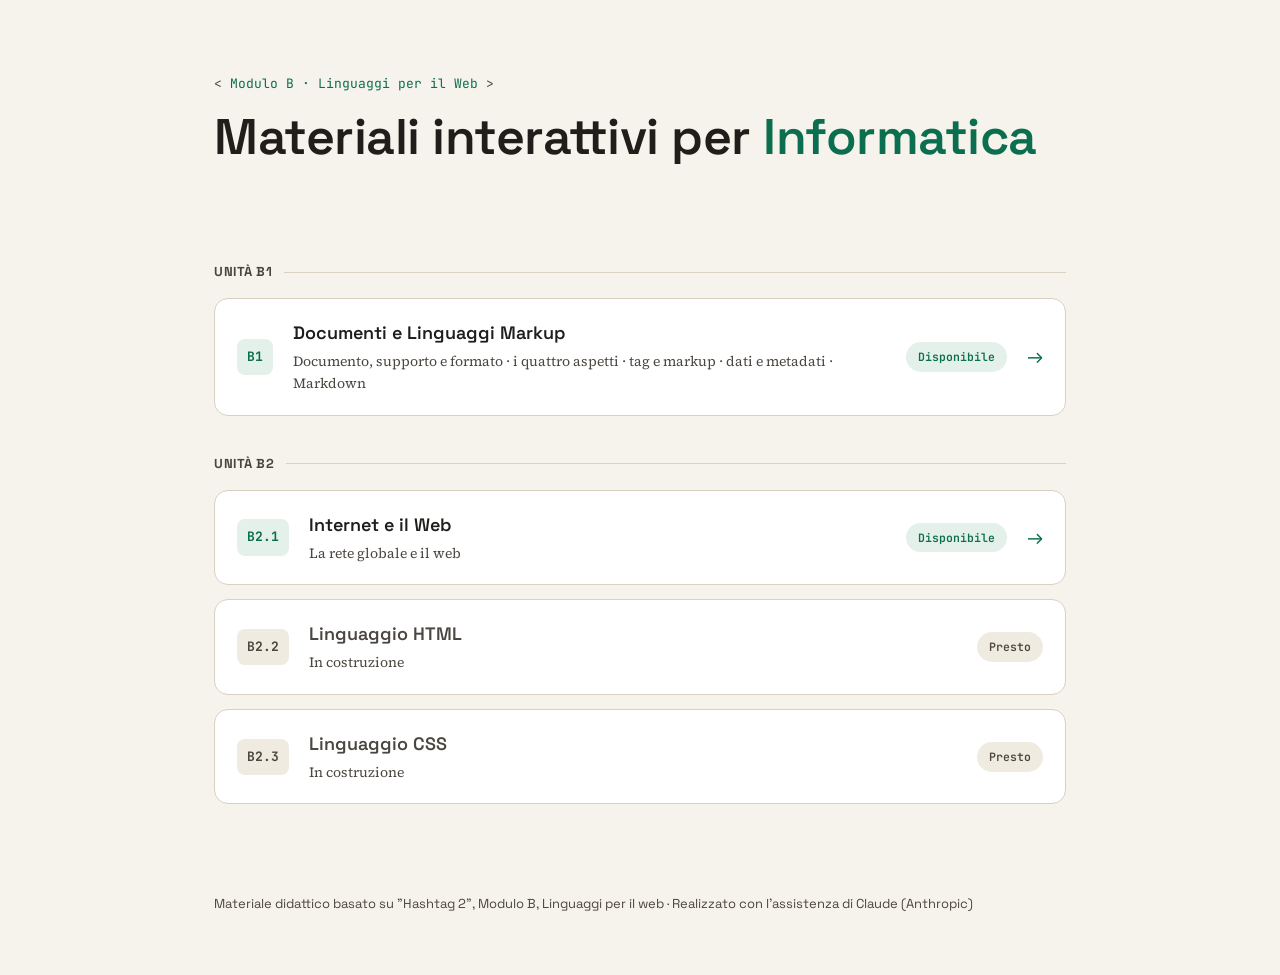
==== index.html @ bb42d09e "Aggiunto index e pagina 2 di Francesca" ====
<!DOCTYPE html>
<html lang="it">

<head>
  <meta charset="UTF-8">
  <meta name="viewport" content="width=device-width, initial-scale=1">
  <title>Linguaggi per il Web — Percorsi interattivi</title>
  <meta name="description"
    content="Indice dei percorsi interattivi del Modulo B: documenti e markup, Internet e il Web, HTML, CSS">
  <link rel="preconnect" href="https://fonts.googleapis.com">
  <link rel="preconnect" href="https://fonts.gstatic.com" crossorigin>
  <link
    href="https://fonts.googleapis.com/css2?family=Space+Grotesk:wght@400;500;600;700&family=Source+Serif+4:opsz,wght@8..60,400;8..60,500;8..60,600&family=JetBrains+Mono:wght@400;500;600;700&display=swap"
    rel="stylesheet">
  <style>
    :root {
      --paper: #F6F3EC;
      --paper-2: #EFEBE0;
      --ink: #201E1B;
      --ink-soft: #4B463F;
      --line: #D8D1C2;
      --tag: #0B6E4F;
      --tag-soft: #E4F0EA;
      --amber: #E2A400;
      --amber-soft: #FBF0CE;
      --brick: #B7402F;
      --blue: #2451A3;
      --blue-soft: #E4EAF6;
      --serif: "Source Serif 4", Georgia, serif;
      --sans: "Space Grotesk", "Helvetica Neue", Arial, sans-serif;
      --mono: "JetBrains Mono", "Fira Code", ui-monospace, monospace;
    }

    * {
      box-sizing: border-box
    }

    @media (prefers-reduced-motion: reduce) {
      * {
        animation-duration: .001ms !important;
        transition-duration: .001ms !important
      }
    }

    body {
      margin: 0;
      background: var(--paper);
      color: var(--ink);
      font-family: var(--serif);
      line-height: 1.55;
      -webkit-font-smoothing: antialiased;
    }

    h1,
    h2,
    .sans {
      font-family: var(--sans)
    }

    .mono {
      font-family: var(--mono)
    }

    :focus-visible {
      outline: 3px solid var(--tag);
      outline-offset: 2px
    }

    header {
      max-width: 900px;
      margin: 0 auto;
      padding: 70px 24px 20px
    }

    .kicker {
      font-family: var(--mono);
      font-size: 13px;
      color: var(--tag);
      display: inline-flex;
      align-items: center;
      gap: 8px;
      margin-bottom: 16px;
    }

    .kicker::before {
      content: "<";
      color: var(--ink-soft)
    }

    .kicker::after {
      content: ">";
      color: var(--ink-soft)
    }

    h1 {
      font-size: clamp(32px, 5.2vw, 50px);
      line-height: 1.08;
      margin: 0 0 14px;
      font-weight: 600;
      letter-spacing: -.01em
    }

    h1 .accent {
      color: var(--tag)
    }

    header p {
      font-size: 17px;
      color: var(--ink-soft);
      max-width: 56ch;
      margin: 0
    }

    main {
      max-width: 900px;
      margin: 0 auto;
      padding: 26px 24px 90px
    }

    .module-label {
      font-family: var(--sans);
      font-size: 13px;
      font-weight: 700;
      letter-spacing: .04em;
      text-transform: uppercase;
      color: var(--ink-soft);
      margin: 38px 0 16px;
      display: flex;
      align-items: center;
      gap: 12px;
    }

    .module-label::after {
      content: "";
      flex: 1;
      height: 1px;
      background: var(--line)
    }

    .list {
      display: flex;
      flex-direction: column;
      gap: 14px
    }

    .card {
      display: flex;
      align-items: center;
      gap: 20px;
      border: 1px solid var(--line);
      border-radius: 14px;
      background: #fff;
      padding: 20px 22px;
      text-decoration: none;
      color: inherit;
      transition: border-color .15s, transform .15s, box-shadow .15s;
    }

    a.card:hover {
      border-color: var(--tag);
      transform: translateY(-2px);
      box-shadow: 0 14px 30px -20px rgba(20, 18, 15, .35)
    }

    a.card:focus-visible {
      border-color: var(--tag)
    }

    .card .num {
      font-family: var(--mono);
      font-size: 13px;
      font-weight: 700;
      color: var(--tag);
      background: var(--tag-soft);
      border-radius: 8px;
      padding: 8px 10px;
      white-space: nowrap;
      flex-shrink: 0;
    }

    .card.disabled .num {
      color: var(--ink-soft);
      background: var(--paper-2)
    }

    .card .body {
      flex: 1;
      min-width: 0
    }

    .card .body h3 {
      margin: 0 0 4px;
      font-family: var(--sans);
      font-size: 18px;
      font-weight: 600
    }

    .card .body p {
      margin: 0;
      font-size: 14px;
      color: var(--ink-soft)
    }

    .card .status {
      font-family: var(--mono);
      font-size: 11.5px;
      font-weight: 600;
      white-space: nowrap;
      border-radius: 999px;
      padding: 6px 12px;
      flex-shrink: 0;
    }

    .card.ready .status {
      background: var(--tag-soft);
      color: var(--tag)
    }

    .card.disabled .status {
      background: var(--paper-2);
      color: var(--ink-soft)
    }

    .card.disabled {
      cursor: default
    }

    .card.disabled .body h3 {
      color: var(--ink-soft)
    }

    .card .arrow {
      font-family: var(--sans);
      font-size: 20px;
      color: var(--tag);
      flex-shrink: 0
    }

    .card.disabled .arrow {
      display: none
    }

    footer {
      max-width: 900px;
      margin: 0 auto;
      padding: 0 24px 60px;
      font-family: var(--sans);
      font-size: 13px;
      color: var(--ink-soft)
    }

    footer a {
      color: var(--ink-soft)
    }
  </style>
</head>

<body>

  <header>
    <div class="kicker">Modulo B · Linguaggi per il Web</div>
    <h1>Materiali interattivi per <span class="accent">Informatica</span></h1>

  </header>

  <main>
    <div class="module-label">Unità B1</div>
    <div class="list">
      <a class="card ready" href="01-documentiMarkup.html">
        <span class="num">B1</span>
        <span class="body">
          <h3>Documenti e Linguaggi Markup</h3>
          <p>Documento, supporto e formato · i quattro aspetti · tag e markup · dati e metadati · Markdown</p>
        </span>
        <span class="status">Disponibile</span>
        <span class="arrow">→</span>
      </a>
    </div>

    <div class="module-label">Unità B2</div>
    <div class="list">
      <a class="card ready" href="02-Web.html">
        <span class="num">B2.1</span>
        <span class="body">
          <h3>Internet e il Web</h3>
          <p>La rete globale e il web</p>
        </span>
        <span class="status">Disponibile</span>
        <span class="arrow">→</span>
      </a>
      <div class="card disabled" aria-disabled="true">
        <span class="num">B2.2</span>
        <span class="body">
          <h3>Linguaggio HTML</h3>
          <p>In costruzione</p>
        </span>
        <span class="status">Presto</span>
      </div>
      <div class="card disabled" aria-disabled="true">
        <span class="num">B2.3</span>
        <span class="body">
          <h3>Linguaggio CSS</h3>
          <p>In costruzione</p>
        </span>
        <span class="status">Presto</span>
      </div>
    </div>
  </main>

  <footer>
    Materiale didattico basato su "Hashtag 2", Modulo B, Linguaggi per il web · Realizzato con l'assistenza di Claude
    (Anthropic)
  </footer>

</body>

</html>
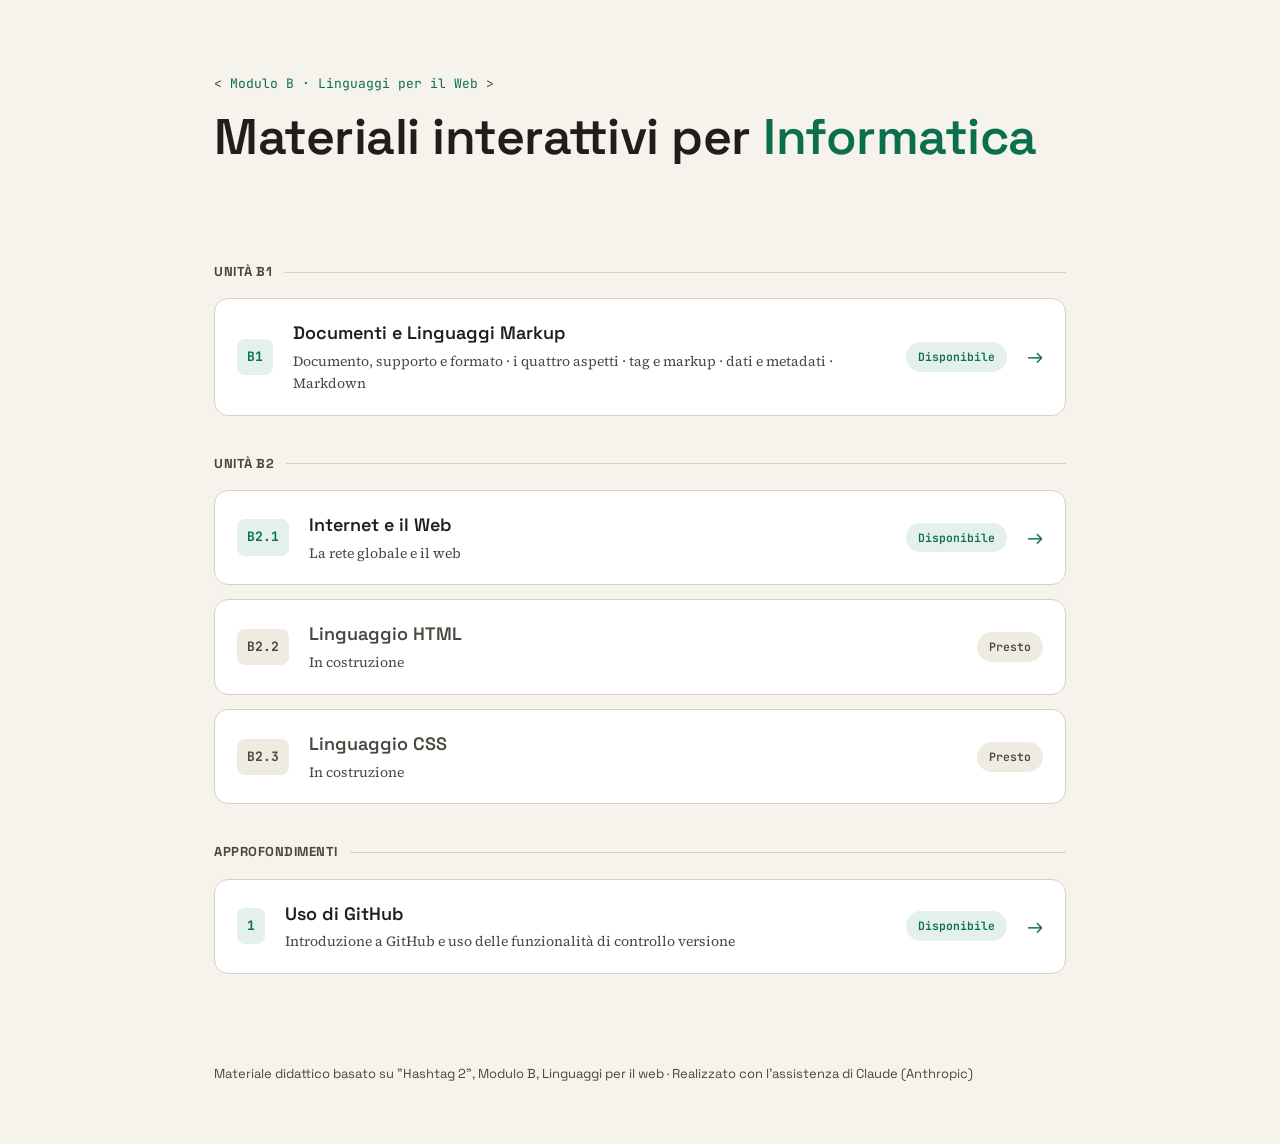
==== commit 577b412c: "Aggiunto file 03 su uso Github" ====
--- a/index.html
+++ b/index.html
@@ -305,6 +305,21 @@
         <span class="status">Presto</span>
       </div>
     </div>
+
+    <div class="module-label">Approfondimenti</div>
+    <div class="list">
+      <a class="card ready" href="03-UsoGitub.html">
+        <span class="num">1</span>
+        <span class="body">
+          <h3>Uso di GitHub</h3>
+          <p>Introduzione a GitHub e uso delle funzionalità di controllo versione</p>
+        </span>
+        <span class="status">Disponibile</span>
+        <span class="arrow">→</span>
+      </a>
+    </div>
+
+
   </main>
 
   <footer>
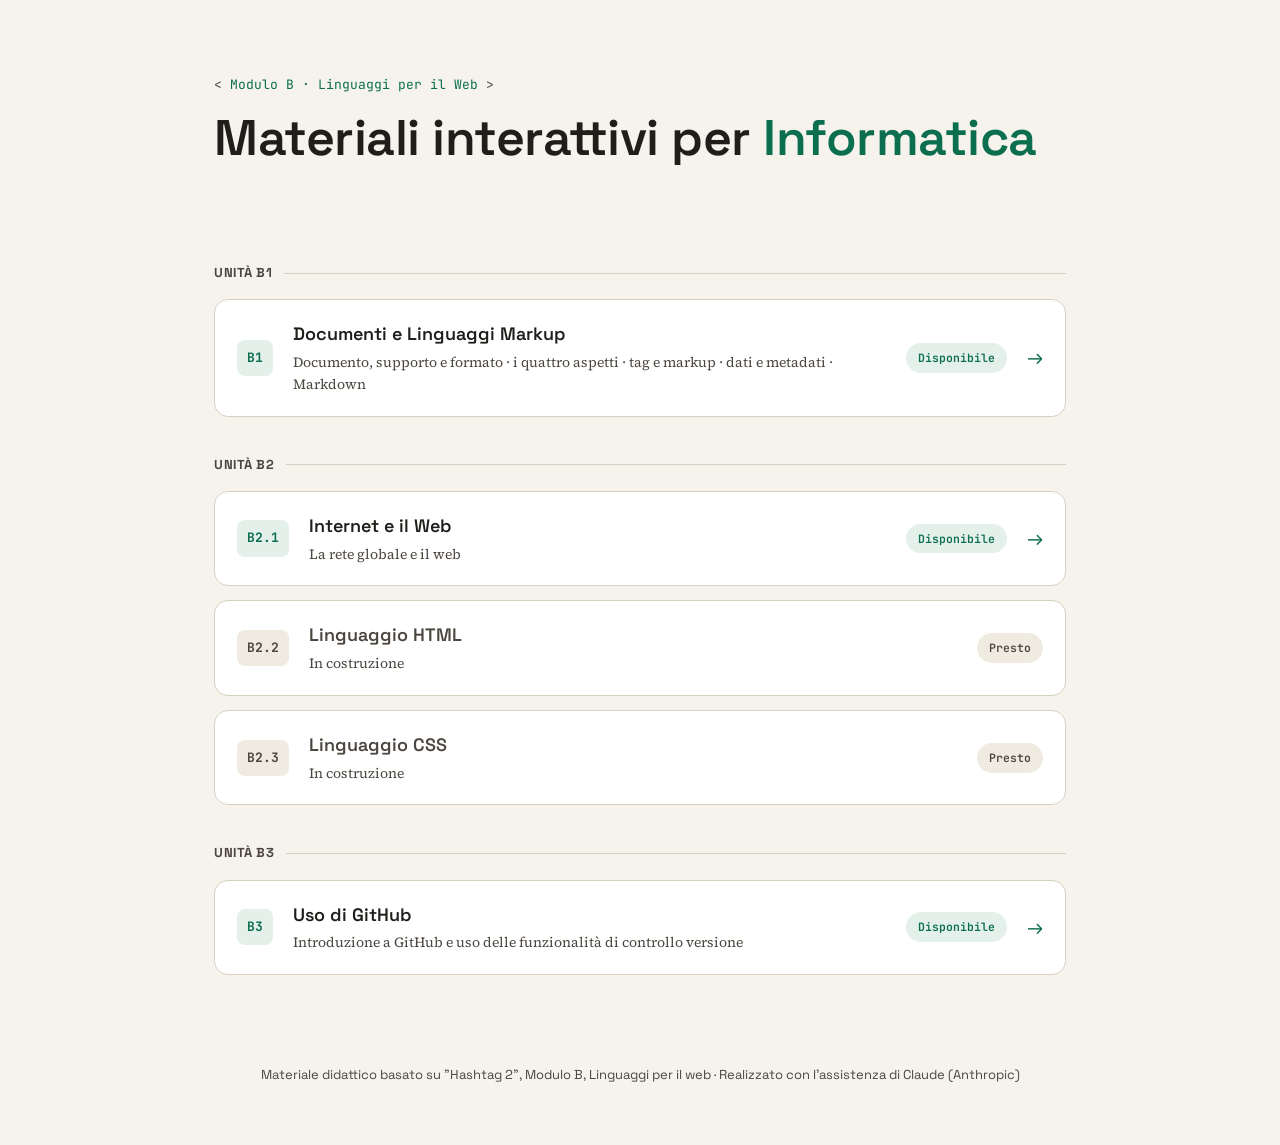
==== commit 56c9a482: "sincronizzazione locale e github" ====
--- a/index.html
+++ b/index.html
@@ -2,6 +2,8 @@
 <html lang="it">
 
 <head>
+  <!--commento di test-->
+
   <meta charset="UTF-8">
   <meta name="viewport" content="width=device-width, initial-scale=1">
   <title>Linguaggi per il Web — Percorsi interattivi</title>
@@ -12,60 +14,11 @@
   <link
     href="https://fonts.googleapis.com/css2?family=Space+Grotesk:wght@400;500;600;700&family=Source+Serif+4:opsz,wght@8..60,400;8..60,500;8..60,600&family=JetBrains+Mono:wght@400;500;600;700&display=swap"
     rel="stylesheet">
+  <link rel="stylesheet" href="style.css">
   <style>
-    :root {
-      --paper: #F6F3EC;
-      --paper-2: #EFEBE0;
-      --ink: #201E1B;
-      --ink-soft: #4B463F;
-      --line: #D8D1C2;
-      --tag: #0B6E4F;
-      --tag-soft: #E4F0EA;
-      --amber: #E2A400;
-      --amber-soft: #FBF0CE;
-      --brick: #B7402F;
-      --blue: #2451A3;
-      --blue-soft: #E4EAF6;
-      --serif: "Source Serif 4", Georgia, serif;
-      --sans: "Space Grotesk", "Helvetica Neue", Arial, sans-serif;
-      --mono: "JetBrains Mono", "Fira Code", ui-monospace, monospace;
-    }
-
-    * {
-      box-sizing: border-box
-    }
-
-    @media (prefers-reduced-motion: reduce) {
-      * {
-        animation-duration: .001ms !important;
-        transition-duration: .001ms !important
-      }
-    }
-
-    body {
-      margin: 0;
-      background: var(--paper);
-      color: var(--ink);
-      font-family: var(--serif);
-      line-height: 1.55;
-      -webkit-font-smoothing: antialiased;
-    }
-
-    h1,
-    h2,
-    .sans {
-      font-family: var(--sans)
-    }
-
-    .mono {
-      font-family: var(--mono)
-    }
-
-    :focus-visible {
-      outline: 3px solid var(--tag);
-      outline-offset: 2px
-    }
-
+    /* Stili specifici dell'indice: layout più stretto (900px) e .linkcard,
+       una variante del componente .card di style.css pensata per un elenco di link.
+       Tutto il resto (colori, font, reset, focus) arriva da style.css. */
     header {
       max-width: 900px;
       margin: 0 auto;
@@ -143,7 +96,7 @@
       gap: 14px
     }
 
-    .card {
+    .linkcard {
       display: flex;
       align-items: center;
       gap: 20px;
@@ -156,17 +109,17 @@
       transition: border-color .15s, transform .15s, box-shadow .15s;
     }
 
-    a.card:hover {
+    a.linkcard:hover {
       border-color: var(--tag);
       transform: translateY(-2px);
       box-shadow: 0 14px 30px -20px rgba(20, 18, 15, .35)
     }
 
-    a.card:focus-visible {
+    a.linkcard:focus-visible {
       border-color: var(--tag)
     }
 
-    .card .num {
+    .linkcard .num {
       font-family: var(--mono);
       font-size: 13px;
       font-weight: 700;
@@ -178,30 +131,30 @@
       flex-shrink: 0;
     }
 
-    .card.disabled .num {
+    .linkcard.disabled .num {
       color: var(--ink-soft);
       background: var(--paper-2)
     }
 
-    .card .body {
+    .linkcard .body {
       flex: 1;
       min-width: 0
     }
 
-    .card .body h3 {
+    .linkcard .body h3 {
       margin: 0 0 4px;
       font-family: var(--sans);
       font-size: 18px;
       font-weight: 600
     }
 
-    .card .body p {
+    .linkcard .body p {
       margin: 0;
       font-size: 14px;
       color: var(--ink-soft)
     }
 
-    .card .status {
+    .linkcard .status {
       font-family: var(--mono);
       font-size: 11.5px;
       font-weight: 600;
@@ -211,32 +164,32 @@
       flex-shrink: 0;
     }
 
-    .card.ready .status {
+    .linkcard.ready .status {
       background: var(--tag-soft);
       color: var(--tag)
     }
 
-    .card.disabled .status {
+    .linkcard.disabled .status {
       background: var(--paper-2);
       color: var(--ink-soft)
     }
 
-    .card.disabled {
+    .linkcard.disabled {
       cursor: default
     }
 
-    .card.disabled .body h3 {
-      color: var(--ink-soft)
-    }
-
-    .card .arrow {
+    .linkcard.disabled .body h3 {
+      color: var(--ink-soft)
+    }
+
+    .linkcard .arrow {
       font-family: var(--sans);
       font-size: 20px;
       color: var(--tag);
       flex-shrink: 0
     }
 
-    .card.disabled .arrow {
+    .linkcard.disabled .arrow {
       display: none
     }
 
@@ -244,13 +197,6 @@
       max-width: 900px;
       margin: 0 auto;
       padding: 0 24px 60px;
-      font-family: var(--sans);
-      font-size: 13px;
-      color: var(--ink-soft)
-    }
-
-    footer a {
-      color: var(--ink-soft)
     }
   </style>
 </head>
@@ -266,7 +212,7 @@
   <main>
     <div class="module-label">Unità B1</div>
     <div class="list">
-      <a class="card ready" href="01-documentiMarkup.html">
+      <a class="linkcard ready" href="01-documentiMarkup.html">
         <span class="num">B1</span>
         <span class="body">
           <h3>Documenti e Linguaggi Markup</h3>
@@ -279,7 +225,7 @@
 
     <div class="module-label">Unità B2</div>
     <div class="list">
-      <a class="card ready" href="02-Web.html">
+      <a class="linkcard ready" href="02-Web.html">
         <span class="num">B2.1</span>
         <span class="body">
           <h3>Internet e il Web</h3>
@@ -288,7 +234,7 @@
         <span class="status">Disponibile</span>
         <span class="arrow">→</span>
       </a>
-      <div class="card disabled" aria-disabled="true">
+      <div class="linkcard disabled" aria-disabled="true">
         <span class="num">B2.2</span>
         <span class="body">
           <h3>Linguaggio HTML</h3>
@@ -296,7 +242,7 @@
         </span>
         <span class="status">Presto</span>
       </div>
-      <div class="card disabled" aria-disabled="true">
+      <div class="linkcard disabled" aria-disabled="true">
         <span class="num">B2.3</span>
         <span class="body">
           <h3>Linguaggio CSS</h3>
@@ -306,10 +252,10 @@
       </div>
     </div>
 
-    <div class="module-label">Approfondimenti</div>
+    <div class="module-label">Unità B3</div>
     <div class="list">
-      <a class="card ready" href="03-UsoGitub.html">
-        <span class="num">1</span>
+      <a class="linkcard ready" href="03-UsoGitub.html">
+        <span class="num">B3</span>
         <span class="body">
           <h3>Uso di GitHub</h3>
           <p>Introduzione a GitHub e uso delle funzionalità di controllo versione</p>
--- a/style.css
+++ b/style.css
@@ -0,0 +1,169 @@
+/* =========================================================
+   STYLE.CSS — foglio di stile condiviso
+   Modulo B · Linguaggi per il Web
+   Usato da: index.html, 01-documentiMarkup.html, 02-Web.html, 03-UsoGitub.html
+   ========================================================= */
+
+:root {
+  --paper: #F6F3EC;
+  --paper-2: #EFEBE0;
+  --ink: #201E1B;
+  --ink-soft: #4B463F;
+  --line: #D8D1C2;
+  --line-soft: #E7E1D2;
+  --tag: #0B6E4F;
+  --tag-soft: #E4F0EA;
+  --amber: #E2A400;
+  --amber-soft: #FBF0CE;
+  --brick: #B7402F;
+  --brick-soft: #F7E4DF;
+  --blue: #2451A3;
+  --blue-soft: #E4EAF6;
+  --radius: 10px;
+  --serif: "Source Serif 4", Georgia, serif;
+  --sans: "Space Grotesk", "Helvetica Neue", Arial, sans-serif;
+  --mono: "JetBrains Mono", "Fira Code", ui-monospace, monospace;
+}
+
+* { box-sizing: border-box }
+
+html { scroll-behavior: smooth; scroll-padding-top: 76px }
+
+@media (prefers-reduced-motion: reduce) {
+  html { scroll-behavior: auto }
+  * { animation-duration: .001ms !important; transition-duration: .001ms !important }
+}
+
+body {
+  margin: 0;
+  background: var(--paper);
+  color: var(--ink);
+  font-family: var(--serif);
+  font-size: 17px;
+  line-height: 1.55;
+  -webkit-font-smoothing: antialiased;
+}
+
+::selection { background: var(--amber-soft); color: var(--ink) }
+
+a { color: var(--tag) }
+
+h1, h2, h3, .sans { font-family: var(--sans) }
+
+code, .mono, .tagchip { font-family: var(--mono) }
+
+img { max-width: 100% }
+
+.skip-link {
+  position: absolute; left: -999px; top: 0;
+  background: var(--ink); color: var(--paper);
+  padding: 10px 16px; z-index: 200;
+}
+.skip-link:focus { left: 8px; top: 8px }
+
+:focus-visible { outline: 3px solid var(--tag); outline-offset: 2px }
+
+/* ---------- TOPBAR ---------- */
+header.top {
+  position: sticky; top: 0; z-index: 100;
+  background: rgba(246, 243, 236, .92);
+  backdrop-filter: blur(6px);
+  border-bottom: 1px solid var(--line);
+}
+.top-inner {
+  max-width: 1120px; margin: 0 auto; padding: 12px 20px;
+  display: flex; align-items: center; gap: 18px;
+}
+.brand {
+  font-family: var(--sans); font-weight: 700; font-size: 17px;
+  display: flex; align-items: center; gap: 8px; white-space: nowrap;
+  color: var(--ink); text-decoration: none;
+}
+.brand .brk { color: var(--tag); font-family: var(--mono) }
+
+nav.pillnav { display: flex; gap: 6px; overflow-x: auto; scrollbar-width: none; padding-bottom: 2px }
+nav.pillnav::-webkit-scrollbar { display: none }
+nav.pillnav a {
+  font-family: var(--sans); font-size: 13.5px; font-weight: 500;
+  text-decoration: none; color: var(--ink-soft);
+  padding: 7px 12px; border-radius: 999px; white-space: nowrap;
+  border: 1px solid transparent;
+  transition: background .15s, color .15s, border-color .15s;
+}
+nav.pillnav a:hover { background: var(--paper-2) }
+nav.pillnav a.active { background: var(--ink); color: var(--paper) }
+
+/* ---------- LAYOUT ---------- */
+main { max-width: 1120px; margin: 0 auto; padding: 0 20px }
+section { padding: 64px 0; border-bottom: 1px solid var(--line); position: relative }
+section:last-of-type { border-bottom: none }
+
+.section-head { max-width: 680px; margin-bottom: 34px }
+.kicker {
+  font-family: var(--mono); font-size: 13px; color: var(--tag);
+  display: flex; align-items: center; gap: 8px; margin-bottom: 10px;
+}
+.kicker::before { content: "<"; color: var(--ink-soft) }
+.kicker::after { content: ">"; color: var(--ink-soft) }
+
+h2 { font-size: clamp(28px, 4vw, 38px); margin: 0 0 12px; line-height: 1.15; font-weight: 600 }
+.lead { font-size: 17px; color: var(--ink-soft); margin: 0 }
+.lead strong { color: var(--ink) }
+
+/* ---------- HERO ---------- */
+.hero { padding: 74px 0 60px; position: relative }
+.hero-grid { display: grid; grid-template-columns: 3.15fr .85fr; gap: 44px; align-items: center }
+@media (max-width:860px) { .hero-grid { grid-template-columns: 1fr } }
+.hero h1 { font-size: clamp(34px, 5.4vw, 54px); line-height: 1.06; margin: 0 0 18px; font-weight: 600; letter-spacing: -.01em }
+.hero h1 .accent { color: var(--tag) }
+.hero p.sub { font-size: 18px; color: var(--ink-soft); max-width: 48ch; margin: 0 0 26px }
+.hero .meta { display: flex; gap: 10px; flex-wrap: wrap; font-family: var(--mono); font-size: 12.5px; color: var(--ink-soft) }
+.hero .meta span { border: 1px solid var(--line); padding: 5px 12px; border-radius: 999px; background: #fff }
+.meta-pill {
+  display: inline-block; font-family: var(--mono); font-size: 12px; color: var(--ink-soft);
+  border: 1px solid var(--line); padding: 2px 10px; border-radius: 999px;
+  background: #fff; vertical-align: middle; margin-left: 6px;
+}
+
+/* terminal / code preview box — riusabile per demo da riga di comando */
+.tagviz { background: var(--ink); border-radius: 16px; padding: 26px 24px; color: #F4F1EA; font-family: var(--mono); font-size: 14.5px; box-shadow: 0 18px 40px -22px rgba(20, 18, 15, .55) }
+.tagviz .win { display: flex; gap: 6px; margin-bottom: 16px }
+.tagviz .win i { width: 10px; height: 10px; border-radius: 50%; display: block; background: #5b564c }
+.tagviz pre { margin: 0; white-space: pre-wrap; line-height: 1.7 }
+.tagviz .t { color: #7FD4A8 }
+.tagviz .a { color: #E8C46A }
+.tagviz .s { color: #F4F1EA }
+.tagviz .c { color: #8FAEE0 }
+
+/* ---------- CARD / PANEL BASICS ---------- */
+.card, .panel { background: #fff; border: 1px solid var(--line); border-radius: var(--radius); padding: 20px }
+
+.btn {
+  font-family: var(--sans); font-weight: 600; font-size: 14px; cursor: pointer;
+  border: 1px solid var(--ink); background: var(--ink); color: var(--paper);
+  padding: 9px 16px; border-radius: 8px; transition: transform .12s, background .15s;
+}
+.btn:hover { background: #3a352d }
+.btn:active { transform: translateY(1px) }
+.btn.primary { background: var(--tag); border-color: var(--tag); color: #fff }
+.btn.primary:hover { background: #095A40 }
+.btn.ghost { background: transparent; color: var(--ink); border-color: var(--line) }
+.btn.ghost:hover { border-color: var(--ink) }
+.btn.small { padding: 6px 11px; font-size: 12.5px }
+.btn[disabled] { opacity: .45; cursor: default }
+
+.pill-toggle { display: inline-flex; border: 1px solid var(--line); border-radius: 999px; padding: 3px; background: #fff }
+.pill-toggle button { font-family: var(--sans); font-weight: 600; font-size: 13px; border: none; background: transparent; padding: 8px 16px; border-radius: 999px; cursor: pointer; color: var(--ink-soft) }
+.pill-toggle button.active { background: var(--ink); color: var(--paper) }
+
+.tagchip { display: inline-block; font-size: 12.5px; padding: 2px 7px; border-radius: 5px; background: var(--tag-soft); color: var(--tag); font-weight: 600; border: 1px solid #cdeada }
+
+.note-callout { border-left: 4px solid var(--brick); background: var(--brick-soft); padding: 14px 18px; border-radius: 0 8px 8px 0; font-size: 15px }
+.note-callout strong { color: var(--brick) }
+
+.two-col-note { display: grid; grid-template-columns: 1fr 1fr; gap: 16px; margin-top: 20px }
+@media (max-width:700px) { .two-col-note { grid-template-columns: 1fr } }
+
+/* ---------- FOOTER ---------- */
+footer { padding: 40px 20px 60px; text-align: center; font-family: var(--sans); font-size: 13px; color: var(--ink-soft) }
+footer a { color: var(--ink-soft) }
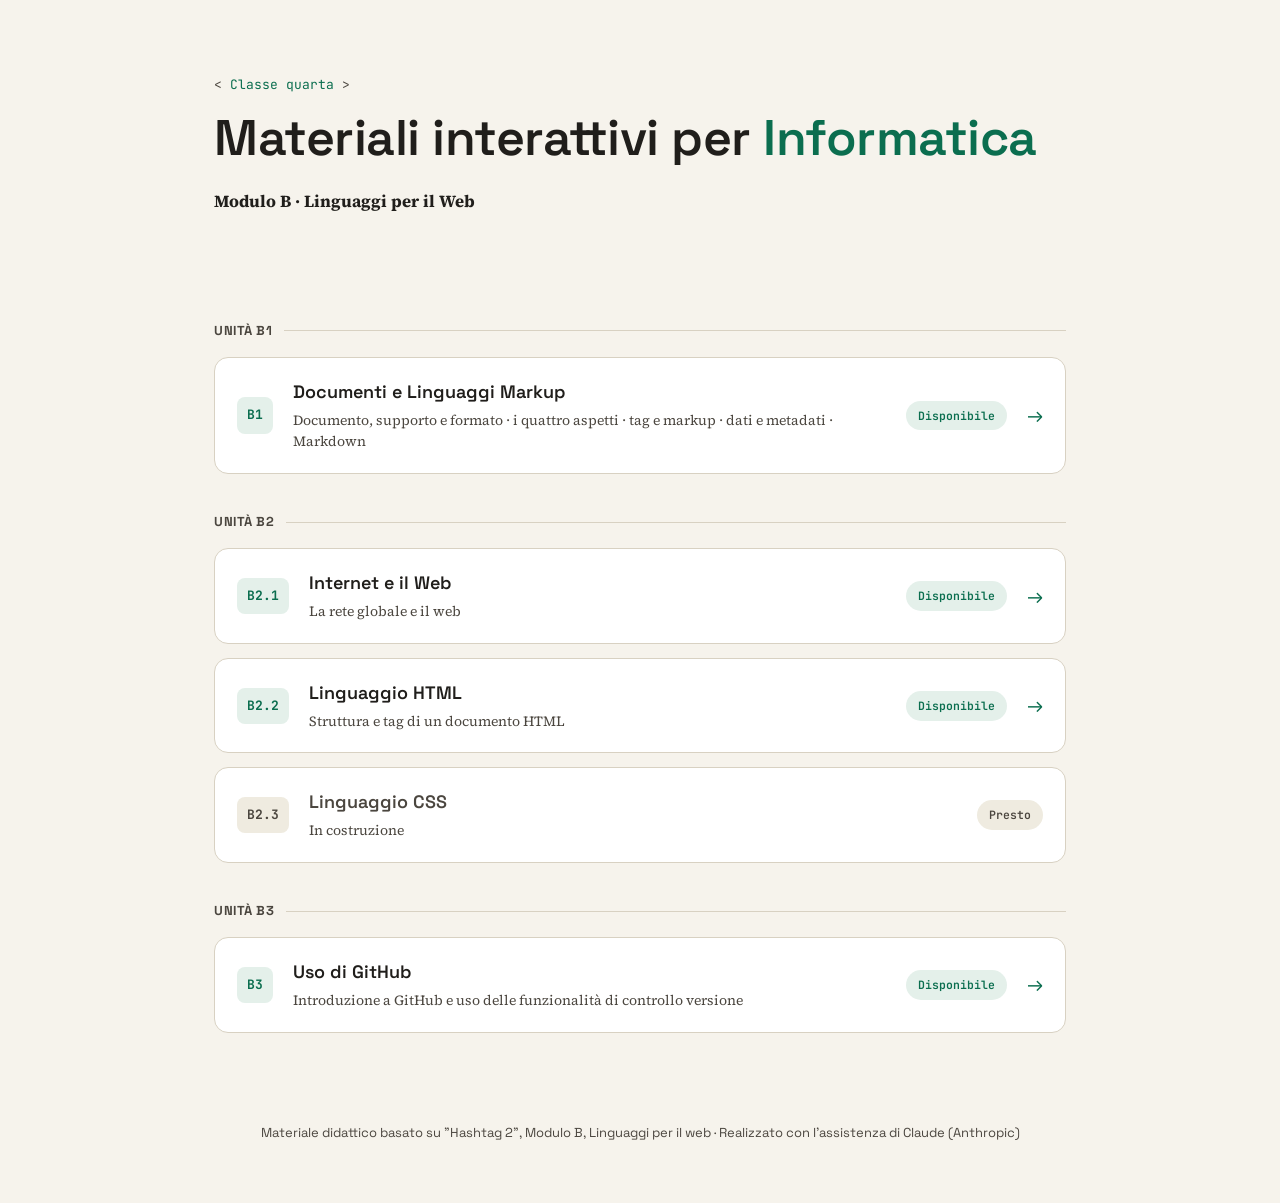
==== commit e08d0330: "relizzata pagina riassuntiva per HTML" ====
--- a/index.html
+++ b/index.html
@@ -204,8 +204,9 @@
 <body>
 
   <header>
-    <div class="kicker">Modulo B · Linguaggi per il Web</div>
+    <div class="kicker">Classe quarta</div>
     <h1>Materiali interattivi per <span class="accent">Informatica</span></h1>
+    <h4>Modulo B · Linguaggi per il Web</h4>
 
   </header>
 
@@ -234,14 +235,15 @@
         <span class="status">Disponibile</span>
         <span class="arrow">→</span>
       </a>
-      <div class="linkcard disabled" aria-disabled="true">
+      <a class="linkcard ready" href="03-LinguaggioHTML.html">
         <span class="num">B2.2</span>
         <span class="body">
           <h3>Linguaggio HTML</h3>
-          <p>In costruzione</p>
-        </span>
-        <span class="status">Presto</span>
-      </div>
+          <p>Struttura e tag di un documento HTML </p>
+        </span>
+        <span class="status">Disponibile</span>
+        <span class="arrow">→</span>
+      </a>
       <div class="linkcard disabled" aria-disabled="true">
         <span class="num">B2.3</span>
         <span class="body">
@@ -254,7 +256,7 @@
 
     <div class="module-label">Unità B3</div>
     <div class="list">
-      <a class="linkcard ready" href="03-UsoGitub.html">
+      <a class="linkcard ready" href="00-UsoGitub.html">
         <span class="num">B3</span>
         <span class="body">
           <h3>Uso di GitHub</h3>
--- a/style.css
+++ b/style.css
@@ -25,13 +25,20 @@
   --mono: "JetBrains Mono", "Fira Code", ui-monospace, monospace;
 }
 
-* { box-sizing: border-box }
-
-html { scroll-behavior: smooth; scroll-padding-top: 76px }
+* {
+  box-sizing: border-box
+}
+
+html {
+  scroll-behavior: smooth;
+  scroll-padding-top: 76px
+}
 
 @media (prefers-reduced-motion: reduce) {
-  html { scroll-behavior: auto }
-  * { animation-duration: .001ms !important; transition-duration: .001ms !important }
+  html {
+    scroll-behavior: auto
+  }
+
 }
 
 body {
@@ -44,126 +51,425 @@
   -webkit-font-smoothing: antialiased;
 }
 
-::selection { background: var(--amber-soft); color: var(--ink) }
-
-a { color: var(--tag) }
-
-h1, h2, h3, .sans { font-family: var(--sans) }
-
-code, .mono, .tagchip { font-family: var(--mono) }
-
-img { max-width: 100% }
+::selection {
+  background: var(--amber-soft);
+  color: var(--ink)
+}
+
+a {
+  color: var(--tag)
+}
+
+h1,
+h2,
+h3,
+.sans {
+  font-family: var(--sans)
+}
+
+code,
+.mono,
+.tagchip {
+  font-family: var(--mono)
+}
+
+img {
+  max-width: 100%
+}
 
 .skip-link {
-  position: absolute; left: -999px; top: 0;
-  background: var(--ink); color: var(--paper);
-  padding: 10px 16px; z-index: 200;
-}
-.skip-link:focus { left: 8px; top: 8px }
-
-:focus-visible { outline: 3px solid var(--tag); outline-offset: 2px }
+  position: absolute;
+  left: -999px;
+  top: 0;
+  background: var(--ink);
+  color: var(--paper);
+  padding: 10px 16px;
+  z-index: 200;
+}
+
+.skip-link:focus {
+  left: 8px;
+  top: 8px
+}
+
+:focus-visible {
+  outline: 3px solid var(--tag);
+  outline-offset: 2px
+}
 
 /* ---------- TOPBAR ---------- */
 header.top {
-  position: sticky; top: 0; z-index: 100;
+  position: sticky;
+  top: 0;
+  z-index: 100;
   background: rgba(246, 243, 236, .92);
   backdrop-filter: blur(6px);
   border-bottom: 1px solid var(--line);
 }
+
 .top-inner {
-  max-width: 1120px; margin: 0 auto; padding: 12px 20px;
-  display: flex; align-items: center; gap: 18px;
-}
+  max-width: 1120px;
+  margin: 0 auto;
+  padding: 12px 20px;
+  display: flex;
+  align-items: center;
+  gap: 18px;
+}
+
 .brand {
-  font-family: var(--sans); font-weight: 700; font-size: 17px;
-  display: flex; align-items: center; gap: 8px; white-space: nowrap;
-  color: var(--ink); text-decoration: none;
-}
-.brand .brk { color: var(--tag); font-family: var(--mono) }
-
-nav.pillnav { display: flex; gap: 6px; overflow-x: auto; scrollbar-width: none; padding-bottom: 2px }
-nav.pillnav::-webkit-scrollbar { display: none }
+  font-family: var(--sans);
+  font-weight: 700;
+  font-size: 17px;
+  display: flex;
+  align-items: center;
+  gap: 8px;
+  white-space: nowrap;
+  color: var(--ink);
+  text-decoration: none;
+}
+
+.brand .brk {
+  color: var(--tag);
+  font-family: var(--mono)
+}
+
+nav.pillnav {
+  display: flex;
+  gap: 6px;
+  overflow-x: auto;
+  scrollbar-width: none;
+  padding-bottom: 2px
+}
+
+nav.pillnav::-webkit-scrollbar {
+  display: none
+}
+
 nav.pillnav a {
-  font-family: var(--sans); font-size: 13.5px; font-weight: 500;
-  text-decoration: none; color: var(--ink-soft);
-  padding: 7px 12px; border-radius: 999px; white-space: nowrap;
+  font-family: var(--sans);
+  font-size: 13.5px;
+  font-weight: 500;
+  text-decoration: none;
+  color: var(--ink-soft);
+  padding: 7px 12px;
+  border-radius: 999px;
+  white-space: nowrap;
   border: 1px solid transparent;
   transition: background .15s, color .15s, border-color .15s;
 }
-nav.pillnav a:hover { background: var(--paper-2) }
-nav.pillnav a.active { background: var(--ink); color: var(--paper) }
+
+nav.pillnav a:hover {
+  background: var(--paper-2)
+}
+
+nav.pillnav a.active {
+  background: var(--ink);
+  color: var(--paper)
+}
 
 /* ---------- LAYOUT ---------- */
-main { max-width: 1120px; margin: 0 auto; padding: 0 20px }
-section { padding: 64px 0; border-bottom: 1px solid var(--line); position: relative }
-section:last-of-type { border-bottom: none }
-
-.section-head { max-width: 680px; margin-bottom: 34px }
+main {
+  max-width: 1120px;
+  margin: 0 auto;
+  padding: 0 20px
+}
+
+section {
+  padding: 64px 0;
+  border-bottom: 1px solid var(--line);
+  position: relative
+}
+
+section:last-of-type {
+  border-bottom: none
+}
+
+.section-head {
+  max-width: 680px;
+  margin-bottom: 34px
+}
+
 .kicker {
-  font-family: var(--mono); font-size: 13px; color: var(--tag);
-  display: flex; align-items: center; gap: 8px; margin-bottom: 10px;
-}
-.kicker::before { content: "<"; color: var(--ink-soft) }
-.kicker::after { content: ">"; color: var(--ink-soft) }
-
-h2 { font-size: clamp(28px, 4vw, 38px); margin: 0 0 12px; line-height: 1.15; font-weight: 600 }
-.lead { font-size: 17px; color: var(--ink-soft); margin: 0 }
-.lead strong { color: var(--ink) }
+  font-family: var(--mono);
+  font-size: 13px;
+  color: var(--tag);
+  display: flex;
+  align-items: center;
+  gap: 8px;
+  margin-bottom: 10px;
+}
+
+.kicker::before {
+  content: "<";
+  color: var(--ink-soft)
+}
+
+.kicker::after {
+  content: ">";
+  color: var(--ink-soft)
+}
+
+h2 {
+  font-size: clamp(28px, 4vw, 38px);
+  margin: 0 0 12px;
+  line-height: 1.15;
+  font-weight: 600
+}
+
+.lead {
+  font-size: 17px;
+  color: var(--ink-soft);
+  margin: 0
+}
+
+.lead strong {
+  color: var(--ink)
+}
 
 /* ---------- HERO ---------- */
-.hero { padding: 74px 0 60px; position: relative }
-.hero-grid { display: grid; grid-template-columns: 3.15fr .85fr; gap: 44px; align-items: center }
-@media (max-width:860px) { .hero-grid { grid-template-columns: 1fr } }
-.hero h1 { font-size: clamp(34px, 5.4vw, 54px); line-height: 1.06; margin: 0 0 18px; font-weight: 600; letter-spacing: -.01em }
-.hero h1 .accent { color: var(--tag) }
-.hero p.sub { font-size: 18px; color: var(--ink-soft); max-width: 48ch; margin: 0 0 26px }
-.hero .meta { display: flex; gap: 10px; flex-wrap: wrap; font-family: var(--mono); font-size: 12.5px; color: var(--ink-soft) }
-.hero .meta span { border: 1px solid var(--line); padding: 5px 12px; border-radius: 999px; background: #fff }
+.hero {
+  padding: 74px 0 60px;
+  position: relative
+}
+
+.hero-grid {
+  display: grid;
+  grid-template-columns: 3.15fr .85fr;
+  gap: 44px;
+  align-items: center
+}
+
+@media (max-width:860px) {
+  .hero-grid {
+    grid-template-columns: 1fr
+  }
+}
+
+.hero h1 {
+  font-size: clamp(34px, 5.4vw, 54px);
+  line-height: 1.06;
+  margin: 0 0 18px;
+  font-weight: 600;
+  letter-spacing: -.01em
+}
+
+.hero h1 .accent {
+  color: var(--tag)
+}
+
+.hero p.sub {
+  font-size: 18px;
+  color: var(--ink-soft);
+  max-width: 48ch;
+  margin: 0 0 26px
+}
+
+.hero .meta {
+  display: flex;
+  gap: 10px;
+  flex-wrap: wrap;
+  font-family: var(--mono);
+  font-size: 12.5px;
+  color: var(--ink-soft)
+}
+
+.hero .meta span {
+  border: 1px solid var(--line);
+  padding: 5px 12px;
+  border-radius: 999px;
+  background: #fff
+}
+
 .meta-pill {
-  display: inline-block; font-family: var(--mono); font-size: 12px; color: var(--ink-soft);
-  border: 1px solid var(--line); padding: 2px 10px; border-radius: 999px;
-  background: #fff; vertical-align: middle; margin-left: 6px;
+  display: inline-block;
+  font-family: var(--mono);
+  font-size: 12px;
+  color: var(--ink-soft);
+  border: 1px solid var(--line);
+  padding: 2px 10px;
+  border-radius: 999px;
+  background: #fff;
+  vertical-align: middle;
+  margin-left: 6px;
 }
 
 /* terminal / code preview box — riusabile per demo da riga di comando */
-.tagviz { background: var(--ink); border-radius: 16px; padding: 26px 24px; color: #F4F1EA; font-family: var(--mono); font-size: 14.5px; box-shadow: 0 18px 40px -22px rgba(20, 18, 15, .55) }
-.tagviz .win { display: flex; gap: 6px; margin-bottom: 16px }
-.tagviz .win i { width: 10px; height: 10px; border-radius: 50%; display: block; background: #5b564c }
-.tagviz pre { margin: 0; white-space: pre-wrap; line-height: 1.7 }
-.tagviz .t { color: #7FD4A8 }
-.tagviz .a { color: #E8C46A }
-.tagviz .s { color: #F4F1EA }
-.tagviz .c { color: #8FAEE0 }
+.tagviz {
+  background: var(--ink);
+  border-radius: 16px;
+  padding: 26px 24px;
+  color: #F4F1EA;
+  font-family: var(--mono);
+  font-size: 14.5px;
+  box-shadow: 0 18px 40px -22px rgba(20, 18, 15, .55)
+}
+
+.tagviz .win {
+  display: flex;
+  gap: 6px;
+  margin-bottom: 16px
+}
+
+.tagviz .win i {
+  width: 10px;
+  height: 10px;
+  border-radius: 50%;
+  display: block;
+  background: #5b564c
+}
+
+.tagviz pre {
+  margin: 0;
+  white-space: pre-wrap;
+  line-height: 1.7
+}
+
+.tagviz .t {
+  color: #7FD4A8
+}
+
+.tagviz .a {
+  color: #E8C46A
+}
+
+.tagviz .s {
+  color: #F4F1EA
+}
+
+.tagviz .c {
+  color: #8FAEE0
+}
 
 /* ---------- CARD / PANEL BASICS ---------- */
-.card, .panel { background: #fff; border: 1px solid var(--line); border-radius: var(--radius); padding: 20px }
+.card,
+.panel {
+  background: #fff;
+  border: 1px solid var(--line);
+  border-radius: var(--radius);
+  padding: 20px
+}
 
 .btn {
-  font-family: var(--sans); font-weight: 600; font-size: 14px; cursor: pointer;
-  border: 1px solid var(--ink); background: var(--ink); color: var(--paper);
-  padding: 9px 16px; border-radius: 8px; transition: transform .12s, background .15s;
-}
-.btn:hover { background: #3a352d }
-.btn:active { transform: translateY(1px) }
-.btn.primary { background: var(--tag); border-color: var(--tag); color: #fff }
-.btn.primary:hover { background: #095A40 }
-.btn.ghost { background: transparent; color: var(--ink); border-color: var(--line) }
-.btn.ghost:hover { border-color: var(--ink) }
-.btn.small { padding: 6px 11px; font-size: 12.5px }
-.btn[disabled] { opacity: .45; cursor: default }
-
-.pill-toggle { display: inline-flex; border: 1px solid var(--line); border-radius: 999px; padding: 3px; background: #fff }
-.pill-toggle button { font-family: var(--sans); font-weight: 600; font-size: 13px; border: none; background: transparent; padding: 8px 16px; border-radius: 999px; cursor: pointer; color: var(--ink-soft) }
-.pill-toggle button.active { background: var(--ink); color: var(--paper) }
-
-.tagchip { display: inline-block; font-size: 12.5px; padding: 2px 7px; border-radius: 5px; background: var(--tag-soft); color: var(--tag); font-weight: 600; border: 1px solid #cdeada }
-
-.note-callout { border-left: 4px solid var(--brick); background: var(--brick-soft); padding: 14px 18px; border-radius: 0 8px 8px 0; font-size: 15px }
-.note-callout strong { color: var(--brick) }
-
-.two-col-note { display: grid; grid-template-columns: 1fr 1fr; gap: 16px; margin-top: 20px }
-@media (max-width:700px) { .two-col-note { grid-template-columns: 1fr } }
+  font-family: var(--sans);
+  font-weight: 600;
+  font-size: 14px;
+  cursor: pointer;
+  border: 1px solid var(--ink);
+  background: var(--ink);
+  color: var(--paper);
+  padding: 9px 16px;
+  border-radius: 8px;
+  transition: transform .12s, background .15s;
+}
+
+.btn:hover {
+  background: #3a352d
+}
+
+.btn:active {
+  transform: translateY(1px)
+}
+
+.btn.primary {
+  background: var(--tag);
+  border-color: var(--tag);
+  color: #fff
+}
+
+.btn.primary:hover {
+  background: #095A40
+}
+
+.btn.ghost {
+  background: transparent;
+  color: var(--ink);
+  border-color: var(--line)
+}
+
+.btn.ghost:hover {
+  border-color: var(--ink)
+}
+
+.btn.small {
+  padding: 6px 11px;
+  font-size: 12.5px
+}
+
+.btn[disabled] {
+  opacity: .45;
+  cursor: default
+}
+
+.pill-toggle {
+  display: inline-flex;
+  border: 1px solid var(--line);
+  border-radius: 999px;
+  padding: 3px;
+  background: #fff
+}
+
+.pill-toggle button {
+  font-family: var(--sans);
+  font-weight: 600;
+  font-size: 13px;
+  border: none;
+  background: transparent;
+  padding: 8px 16px;
+  border-radius: 999px;
+  cursor: pointer;
+  color: var(--ink-soft)
+}
+
+.pill-toggle button.active {
+  background: var(--ink);
+  color: var(--paper)
+}
+
+.tagchip {
+  display: inline-block;
+  font-size: 12.5px;
+  padding: 2px 7px;
+  border-radius: 5px;
+  background: var(--tag-soft);
+  color: var(--tag);
+  font-weight: 600;
+  border: 1px solid #cdeada
+}
+
+.note-callout {
+  border-left: 4px solid var(--brick);
+  background: var(--brick-soft);
+  padding: 14px 18px;
+  border-radius: 0 8px 8px 0;
+  font-size: 15px
+}
+
+.note-callout strong {
+  color: var(--brick)
+}
+
+.two-col-note {
+  display: grid;
+  grid-template-columns: 1fr 1fr;
+  gap: 16px;
+  margin-top: 20px
+}
+
+@media (max-width:700px) {
+  .two-col-note {
+    grid-template-columns: 1fr
+  }
+}
 
 /* ---------- FOOTER ---------- */
-footer { padding: 40px 20px 60px; text-align: center; font-family: var(--sans); font-size: 13px; color: var(--ink-soft) }
-footer a { color: var(--ink-soft) }
+footer {
+  padding: 40px 20px 60px;
+  text-align: center;
+  font-family: var(--sans);
+  font-size: 13px;
+  color: var(--ink-soft)
+}
+
+footer a {
+  color: var(--ink-soft)
+}
